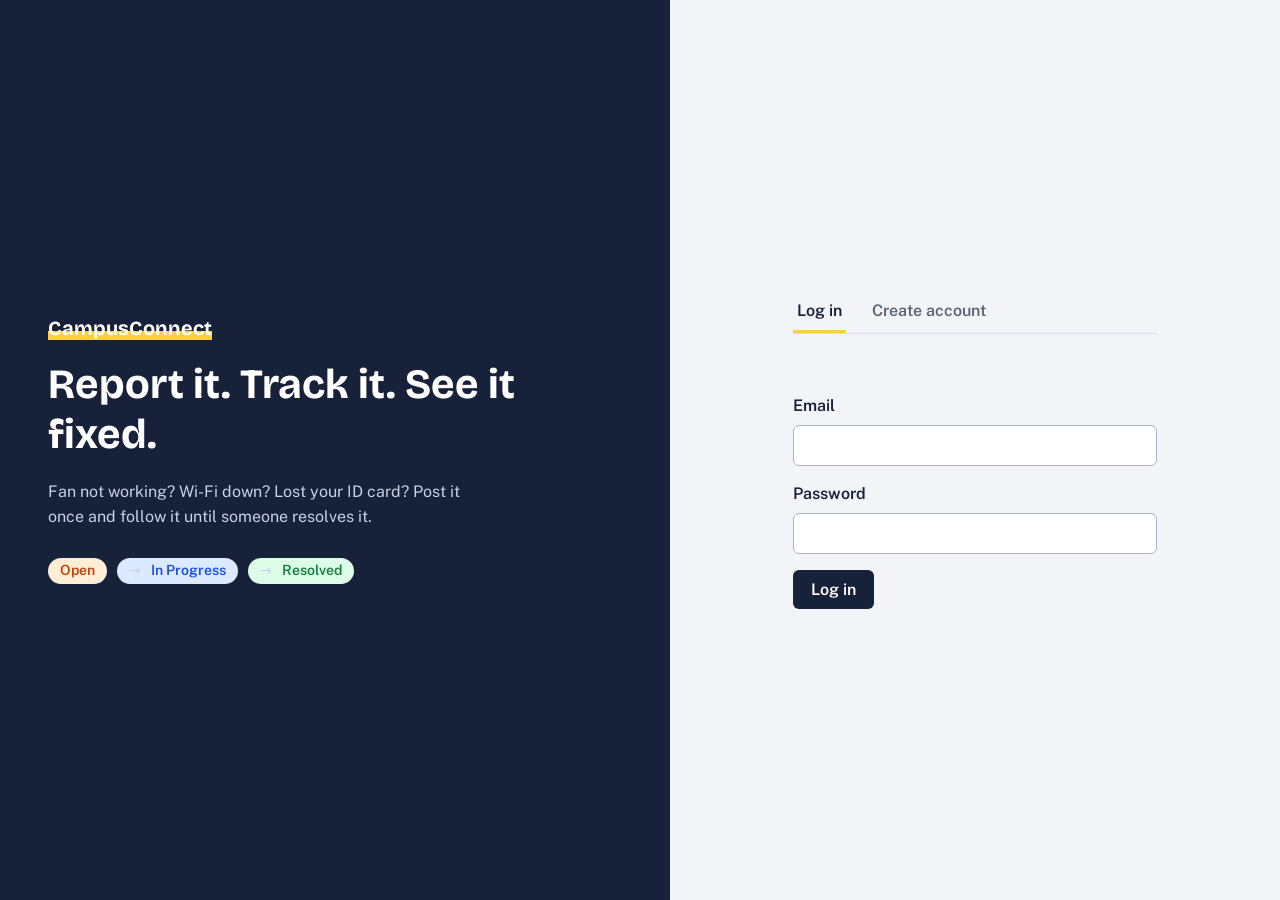
==== campusconnect/campusconnect/frontend/index.html @ f49f618b "Initial commit" ====
<!DOCTYPE html><html lang="en"><head><meta charset="UTF-8"><meta name="viewport" content="width=device-width, initial-scale=1"><link rel="preconnect" href="https://fonts.googleapis.com"><link rel="stylesheet" href="https://fonts.googleapis.com/css2?family=Bricolage+Grotesque:wght@600;700&family=Public+Sans:wght@400;600&display=swap"><link rel="stylesheet" href="css/style.css"><title>CampusConnect: log in</title></head>
<body><main class="auth">
<section class="auth-intro">
<p class="brand"><span>CampusConnect</span></p>
<h1>Report it. Track it. See it fixed.</h1>
<p>Fan not working? Wi-Fi down? Lost your ID card? Post it once and follow it until someone resolves it.</p>
<ol class="flow"><li class="badge open">Open</li><li class="badge in-progress">In Progress</li><li class="badge resolved">Resolved</li></ol>
</section>
<section class="auth-form">
<div class="tabs" role="tablist">
<button id="tab-login" role="tab" aria-selected="true">Log in</button>
<button id="tab-register" role="tab" aria-selected="false">Create account</button>
</div>
<p class="error" id="msg" role="alert"></p>
<form id="login-form">
<label>Email<input type="email" name="email" autocomplete="email" required></label>
<label>Password<input type="password" name="password" autocomplete="current-password" required></label>
<button class="btn" type="submit">Log in</button>
</form>
<form id="register-form" hidden>
<label>Full name<input type="text" name="name" autocomplete="name" required minlength="2"></label>
<label>College email<input type="email" name="email" autocomplete="email" required></label>
<label>Password<input type="password" name="password" autocomplete="new-password" required minlength="6"><span class="hint">At least 6 characters.</span></label>
<button class="btn" type="submit">Create account</button>
</form>
</section></main>
<script src="js/common.js"></script><script src="js/auth.js"></script></body></html>
---- campusconnect/campusconnect/frontend/css/style.css ----
:root{--ink:#17213a;--muted:#5b6478;--paper:#f2f4f8;--card:#fff;--line:#d9dee8;--mark:#ffcf3f;
--open:#c2410c;--open-bg:#ffedd5;--in-progress:#1d4ed8;--in-progress-bg:#dbeafe;--resolved:#15803d;--resolved-bg:#dcfce7}
*{box-sizing:border-box}
body{margin:0;background:var(--paper);color:var(--ink);font:16px/1.55 "Public Sans",system-ui,sans-serif}
h1,h2,h3{font-family:"Bricolage Grotesque","Public Sans",system-ui,sans-serif;line-height:1.2;margin:0}
a{color:inherit}
:focus-visible{outline:3px solid var(--ink);outline-offset:2px}
[hidden]{display:none!important}
.wrap{max-width:860px;margin:0 auto;padding:28px 20px 64px}
.muted{color:var(--muted)}
.brand{font:700 1.25rem "Bricolage Grotesque",sans-serif;margin:0;text-decoration:none}
.brand span{background:linear-gradient(transparent 62%,var(--mark) 62%)}

/* navigation */
.topbar{background:var(--card);border-bottom:1px solid var(--line)}
.topbar-in{max-width:860px;margin:0 auto;padding:12px 20px;display:flex;align-items:center;gap:20px;flex-wrap:wrap}
.topbar nav{display:flex;gap:16px;margin-left:auto;align-items:center}
.topbar nav a{text-decoration:none;padding:4px 0;border-bottom:2px solid transparent}
.topbar nav a[aria-current]{border-color:var(--ink);font-weight:600}

/* buttons + forms */
.btn{display:inline-block;background:var(--ink);color:#fff;border:0;border-radius:6px;padding:10px 18px;font:600 1rem "Public Sans",sans-serif;cursor:pointer;text-decoration:none}
.btn:hover{background:#2b3a63}
.btn.ghost{background:transparent;color:var(--ink);border:1px solid var(--line)}
.btn.ghost:hover{background:var(--paper)}
label{display:block;font-weight:600;margin-bottom:16px}
input,select,textarea{display:block;width:100%;margin-top:6px;padding:10px 12px;border:1px solid #aab2c3;border-radius:6px;font:400 1rem "Public Sans",sans-serif;background:#fff;color:var(--ink)}
textarea{min-height:150px;resize:vertical}
.hint{font-weight:400;color:var(--muted);font-size:.9rem;margin:4px 0 0}
.error{color:#b91c1c;min-height:1.5em;margin:0 0 12px}

/* login / register */
.auth{display:grid;grid-template-columns:1.1fr 1fr;min-height:100vh}
.auth-intro{background:var(--ink);color:#fff;padding:56px 48px;display:flex;flex-direction:column;justify-content:center;gap:20px}
.auth-intro .brand{color:#fff}
.auth-intro h1{font-size:2.6rem}
.auth-intro p{max-width:44ch;color:#c9d1e6;margin:0}
.flow{list-style:none;display:flex;align-items:center;gap:10px;padding:0;margin:8px 0 0;flex-wrap:wrap}
.flow li+li::before{content:"\2192";margin-right:10px;color:#c9d1e6;font-weight:400}
.flow li{display:flex;align-items:center}
.auth-form{padding:56px 48px;display:flex;flex-direction:column;justify-content:center;max-width:460px;width:100%;margin:0 auto}
.tabs{display:flex;gap:6px;margin-bottom:24px;border-bottom:1px solid var(--line)}
.tabs button{background:none;border:0;border-bottom:3px solid transparent;padding:10px 4px;margin-right:16px;font:600 1rem "Public Sans",sans-serif;color:var(--muted);cursor:pointer}
.tabs button[aria-selected="true"]{color:var(--ink);border-color:var(--mark)}

/* status badges and tickets */
.badge{display:inline-block;padding:2px 12px;border-radius:99px;font-size:.88rem;font-weight:600;white-space:nowrap}
.badge.open{background:var(--open-bg);color:var(--open)}
.badge.in-progress{background:var(--in-progress-bg);color:var(--in-progress)}
.badge.resolved{background:var(--resolved-bg);color:var(--resolved)}
.ticket{display:flex;justify-content:space-between;align-items:center;gap:16px;background:var(--card);border:1px solid var(--line);border-left:6px solid var(--open);border-radius:4px;padding:14px 16px;margin-bottom:10px;text-decoration:none}
.ticket.in-progress{border-left-color:var(--in-progress)}
.ticket.resolved{border-left-color:var(--resolved)}
.ticket:hover{border-color:var(--ink)}
.ticket h3{font-size:1.1rem;margin-bottom:4px}
.meta{display:flex;flex-wrap:wrap;gap:4px 16px;color:var(--muted);font-size:.9rem;margin:0}

/* dashboard */
.page-head{display:flex;justify-content:space-between;align-items:center;gap:16px;flex-wrap:wrap;margin-bottom:20px}
.chips{display:flex;gap:8px;flex-wrap:wrap;margin-bottom:14px}
.chips button{background:var(--card);border:1px solid var(--line);border-radius:99px;padding:6px 14px;font:600 .95rem "Public Sans",sans-serif;color:var(--ink);cursor:pointer}
.chips button[aria-pressed="true"]{background:var(--ink);color:#fff;border-color:var(--ink)}
.filters{display:grid;grid-template-columns:1fr 200px auto;gap:12px;align-items:end;margin-bottom:20px}
.filters label{margin:0}
.check{display:flex;align-items:center;gap:8px;font-weight:400;padding-bottom:10px}
.check input{width:auto;margin:0}
.empty{background:var(--card);border:1px dashed #aab2c3;border-radius:4px;padding:28px;text-align:center}

/* forms + detail pages */
.panel{background:var(--card);border:1px solid var(--line);border-radius:6px;padding:28px;max-width:640px}
fieldset{border:0;padding:0;margin:0 0 16px}
legend{font-weight:600;padding:0;margin-bottom:8px}
.cat-options{display:flex;flex-wrap:wrap;gap:8px}
.cat-options label{margin:0}
.cat-options input{position:absolute;opacity:0;width:auto}
.cat-options span{display:block;border:1px solid #aab2c3;border-radius:6px;padding:8px 14px;cursor:pointer;font-weight:600}
.cat-options input:checked+span{background:var(--ink);color:#fff;border-color:var(--ink)}
.cat-options input:focus-visible+span{outline:3px solid var(--ink);outline-offset:2px}
.detail h1{font-size:2rem;margin:8px 0 12px}
.detail .body{white-space:pre-wrap;background:var(--card);border:1px solid var(--line);border-radius:4px;padding:18px;margin:20px 0;max-width:70ch}
.steps{display:flex;gap:8px;flex-wrap:wrap;margin-top:8px}
.steps button{padding:9px 16px;border:2px solid var(--line);border-radius:6px;background:var(--card);font:600 1rem "Public Sans",sans-serif;cursor:pointer;color:var(--ink)}
.steps button[aria-pressed="true"]{border-color:var(--ink);background:var(--ink);color:#fff}
.info{display:grid;grid-template-columns:max-content 1fr;gap:8px 20px;margin:0 0 24px}
.info dt{color:var(--muted)}.info dd{margin:0;font-weight:600}

@media(max-width:760px){
.auth{grid-template-columns:1fr}.auth-intro,.auth-form{padding:32px 20px}.auth-intro h1{font-size:2rem}
.filters{grid-template-columns:1fr}.ticket{flex-direction:column;align-items:flex-start}}
@media(prefers-reduced-motion:no-preference){.btn,.ticket{transition:background .15s,border-color .15s}}
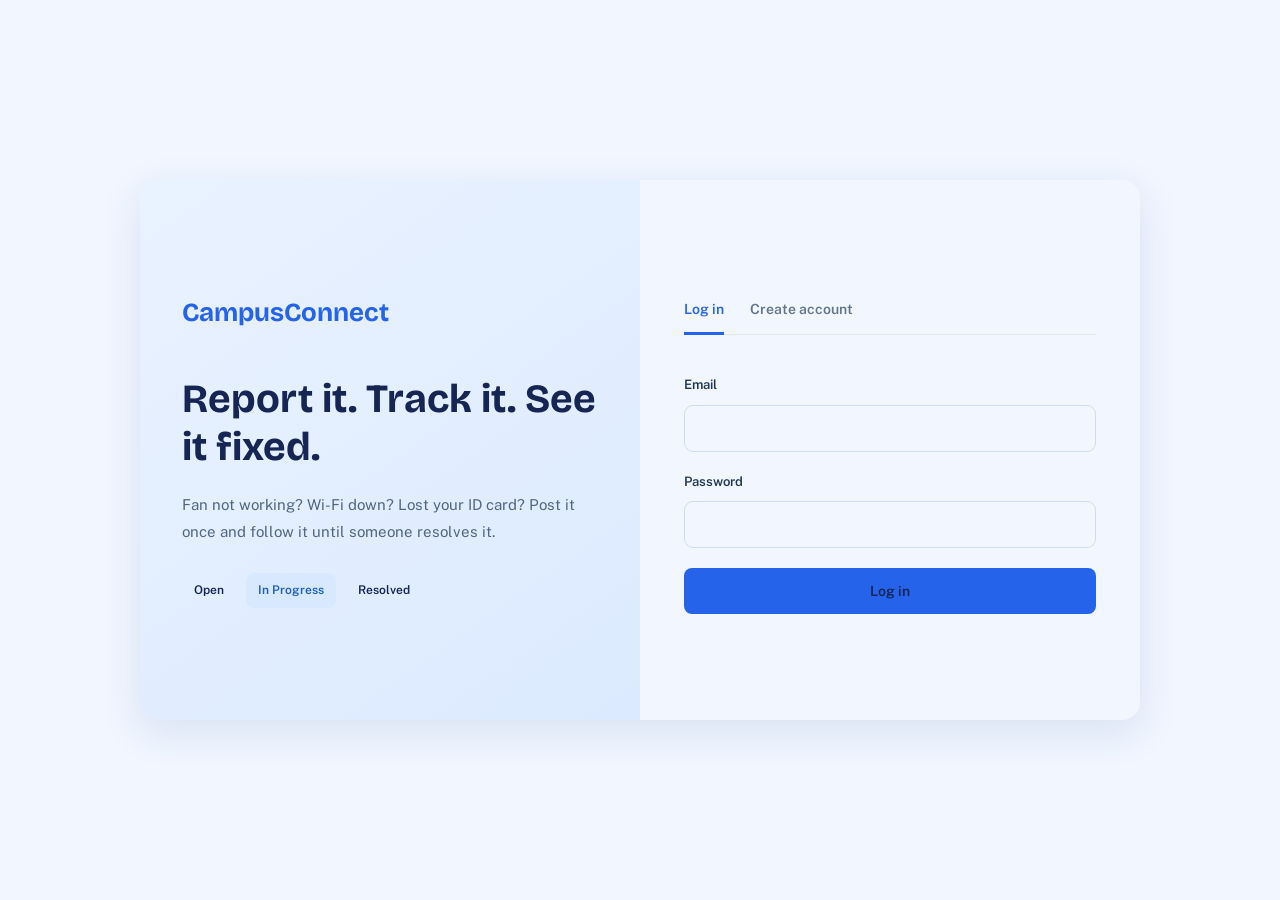
==== commit b89b2f4f: "Update CampusConnect ui  and simplified  backend code." ====
--- a/campusconnect/campusconnect/frontend/index.html
+++ b/campusconnect/campusconnect/frontend/index.html
@@ -1,27 +1,158 @@
-<!DOCTYPE html><html lang="en"><head><meta charset="UTF-8"><meta name="viewport" content="width=device-width, initial-scale=1"><link rel="preconnect" href="https://fonts.googleapis.com"><link rel="stylesheet" href="https://fonts.googleapis.com/css2?family=Bricolage+Grotesque:wght@600;700&family=Public+Sans:wght@400;600&display=swap"><link rel="stylesheet" href="css/style.css"><title>CampusConnect: log in</title></head>
-<body><main class="auth">
-<section class="auth-intro">
-<p class="brand"><span>CampusConnect</span></p>
-<h1>Report it. Track it. See it fixed.</h1>
-<p>Fan not working? Wi-Fi down? Lost your ID card? Post it once and follow it until someone resolves it.</p>
-<ol class="flow"><li class="badge open">Open</li><li class="badge in-progress">In Progress</li><li class="badge resolved">Resolved</li></ol>
-</section>
-<section class="auth-form">
-<div class="tabs" role="tablist">
-<button id="tab-login" role="tab" aria-selected="true">Log in</button>
-<button id="tab-register" role="tab" aria-selected="false">Create account</button>
-</div>
-<p class="error" id="msg" role="alert"></p>
-<form id="login-form">
-<label>Email<input type="email" name="email" autocomplete="email" required></label>
-<label>Password<input type="password" name="password" autocomplete="current-password" required></label>
-<button class="btn" type="submit">Log in</button>
-</form>
-<form id="register-form" hidden>
-<label>Full name<input type="text" name="name" autocomplete="name" required minlength="2"></label>
-<label>College email<input type="email" name="email" autocomplete="email" required></label>
-<label>Password<input type="password" name="password" autocomplete="new-password" required minlength="6"><span class="hint">At least 6 characters.</span></label>
-<button class="btn" type="submit">Create account</button>
-</form>
-</section></main>
-<script src="js/common.js"></script><script src="js/auth.js"></script></body></html>
+<!DOCTYPE html>
+<html lang="en">
+
+<head>
+    <meta charset="UTF-8">
+    <meta name="viewport" content="width=device-width, initial-scale=1">
+
+    <link rel="preconnect" href="https://fonts.googleapis.com">
+
+    <link
+        rel="stylesheet"
+        href="https://fonts.googleapis.com/css2?family=Bricolage+Grotesque:wght@600;700&family=Public+Sans:wght@400;600&display=swap"
+    >
+
+    <link rel="stylesheet" href="css/style.css">
+
+    <title>CampusConnect: log in</title>
+</head>
+
+<body>
+
+    <main class="auth">
+
+        <!-- Introduction section -->
+        <section class="auth-intro">
+
+            <p class="brand">
+                <span>CampusConnect</span>
+            </p>
+
+            <h1>Report it. Track it. See it fixed.</h1>
+
+            <p>
+                Fan not working? Wi-Fi down? Lost your ID card?
+                Post it once and follow it until someone resolves it.
+            </p>
+
+            <!-- Issue status flow -->
+            <ol class="flow">
+                <li class="badge open">Open</li>
+                <li class="badge in-progress">In Progress</li>
+                <li class="badge resolved">Resolved</li>
+            </ol>
+
+        </section>
+
+        <!-- Login and registration section -->
+        <section class="auth-form">
+
+            <!-- Form tabs -->
+            <div class="tabs" role="tablist">
+
+                <button
+                    id="tab-login"
+                    role="tab"
+                    aria-selected="true"
+                >
+                    Log in
+                </button>
+
+                <button
+                    id="tab-register"
+                    role="tab"
+                    aria-selected="false"
+                >
+                    Create account
+                </button>
+
+            </div>
+
+            <!-- Error messages -->
+            <p class="error" id="msg" role="alert"></p>
+
+            <!-- Login form -->
+            <form id="login-form">
+
+                <label>
+                    Email
+                    <input
+                        type="email"
+                        name="email"
+                        autocomplete="email"
+                        required
+                    >
+                </label>
+
+                <label>
+                    Password
+                    <input
+                        type="password"
+                        name="password"
+                        autocomplete="current-password"
+                        required
+                    >
+                </label>
+
+                <button class="btn" type="submit">
+                    Log in
+                </button>
+
+            </form>
+
+            <!-- Registration form -->
+            <form id="register-form" hidden>
+
+                <label>
+                    Full name
+                    <input
+                        type="text"
+                        name="name"
+                        autocomplete="name"
+                        required
+                        minlength="2"
+                    >
+                </label>
+
+                <label>
+                    College email
+                    <input
+                        type="email"
+                        name="email"
+                        autocomplete="email"
+                        required
+                    >
+                </label>
+
+                <label>
+                    Password
+                    <input
+                        type="password"
+                        name="password"
+                        autocomplete="new-password"
+                        required
+                        minlength="6"
+                    >
+
+                    <span class="hint">
+                        At least 6 characters.
+                    </span>
+                </label>
+
+                <button class="btn" type="submit">
+                    Create account
+                </button>
+
+            </form>
+
+        </section>
+
+    </main>
+
+    <!-- JavaScript files -->
+    <script src="js/common.js"></script>
+    <script src="js/auth.js"></script>
+
+</body>
+
+</html>
--- a/campusconnect/campusconnect/frontend/css/style.css
+++ b/campusconnect/campusconnect/frontend/css/style.css
@@ -1,90 +1,1473 @@
-:root{--ink:#17213a;--muted:#5b6478;--paper:#f2f4f8;--card:#fff;--line:#d9dee8;--mark:#ffcf3f;
---open:#c2410c;--open-bg:#ffedd5;--in-progress:#1d4ed8;--in-progress-bg:#dbeafe;--resolved:#15803d;--resolved-bg:#dcfce7}
-*{box-sizing:border-box}
-body{margin:0;background:var(--paper);color:var(--ink);font:16px/1.55 "Public Sans",system-ui,sans-serif}
-h1,h2,h3{font-family:"Bricolage Grotesque","Public Sans",system-ui,sans-serif;line-height:1.2;margin:0}
-a{color:inherit}
-:focus-visible{outline:3px solid var(--ink);outline-offset:2px}
-[hidden]{display:none!important}
-.wrap{max-width:860px;margin:0 auto;padding:28px 20px 64px}
-.muted{color:var(--muted)}
-.brand{font:700 1.25rem "Bricolage Grotesque",sans-serif;margin:0;text-decoration:none}
-.brand span{background:linear-gradient(transparent 62%,var(--mark) 62%)}
-
-/* navigation */
-.topbar{background:var(--card);border-bottom:1px solid var(--line)}
-.topbar-in{max-width:860px;margin:0 auto;padding:12px 20px;display:flex;align-items:center;gap:20px;flex-wrap:wrap}
-.topbar nav{display:flex;gap:16px;margin-left:auto;align-items:center}
-.topbar nav a{text-decoration:none;padding:4px 0;border-bottom:2px solid transparent}
-.topbar nav a[aria-current]{border-color:var(--ink);font-weight:600}
-
-/* buttons + forms */
-.btn{display:inline-block;background:var(--ink);color:#fff;border:0;border-radius:6px;padding:10px 18px;font:600 1rem "Public Sans",sans-serif;cursor:pointer;text-decoration:none}
-.btn:hover{background:#2b3a63}
-.btn.ghost{background:transparent;color:var(--ink);border:1px solid var(--line)}
-.btn.ghost:hover{background:var(--paper)}
-label{display:block;font-weight:600;margin-bottom:16px}
-input,select,textarea{display:block;width:100%;margin-top:6px;padding:10px 12px;border:1px solid #aab2c3;border-radius:6px;font:400 1rem "Public Sans",sans-serif;background:#fff;color:var(--ink)}
-textarea{min-height:150px;resize:vertical}
-.hint{font-weight:400;color:var(--muted);font-size:.9rem;margin:4px 0 0}
-.error{color:#b91c1c;min-height:1.5em;margin:0 0 12px}
-
-/* login / register */
-.auth{display:grid;grid-template-columns:1.1fr 1fr;min-height:100vh}
-.auth-intro{background:var(--ink);color:#fff;padding:56px 48px;display:flex;flex-direction:column;justify-content:center;gap:20px}
-.auth-intro .brand{color:#fff}
-.auth-intro h1{font-size:2.6rem}
-.auth-intro p{max-width:44ch;color:#c9d1e6;margin:0}
-.flow{list-style:none;display:flex;align-items:center;gap:10px;padding:0;margin:8px 0 0;flex-wrap:wrap}
-.flow li+li::before{content:"\2192";margin-right:10px;color:#c9d1e6;font-weight:400}
-.flow li{display:flex;align-items:center}
-.auth-form{padding:56px 48px;display:flex;flex-direction:column;justify-content:center;max-width:460px;width:100%;margin:0 auto}
-.tabs{display:flex;gap:6px;margin-bottom:24px;border-bottom:1px solid var(--line)}
-.tabs button{background:none;border:0;border-bottom:3px solid transparent;padding:10px 4px;margin-right:16px;font:600 1rem "Public Sans",sans-serif;color:var(--muted);cursor:pointer}
-.tabs button[aria-selected="true"]{color:var(--ink);border-color:var(--mark)}
-
-/* status badges and tickets */
-.badge{display:inline-block;padding:2px 12px;border-radius:99px;font-size:.88rem;font-weight:600;white-space:nowrap}
-.badge.open{background:var(--open-bg);color:var(--open)}
-.badge.in-progress{background:var(--in-progress-bg);color:var(--in-progress)}
-.badge.resolved{background:var(--resolved-bg);color:var(--resolved)}
-.ticket{display:flex;justify-content:space-between;align-items:center;gap:16px;background:var(--card);border:1px solid var(--line);border-left:6px solid var(--open);border-radius:4px;padding:14px 16px;margin-bottom:10px;text-decoration:none}
-.ticket.in-progress{border-left-color:var(--in-progress)}
-.ticket.resolved{border-left-color:var(--resolved)}
-.ticket:hover{border-color:var(--ink)}
-.ticket h3{font-size:1.1rem;margin-bottom:4px}
-.meta{display:flex;flex-wrap:wrap;gap:4px 16px;color:var(--muted);font-size:.9rem;margin:0}
-
-/* dashboard */
-.page-head{display:flex;justify-content:space-between;align-items:center;gap:16px;flex-wrap:wrap;margin-bottom:20px}
-.chips{display:flex;gap:8px;flex-wrap:wrap;margin-bottom:14px}
-.chips button{background:var(--card);border:1px solid var(--line);border-radius:99px;padding:6px 14px;font:600 .95rem "Public Sans",sans-serif;color:var(--ink);cursor:pointer}
-.chips button[aria-pressed="true"]{background:var(--ink);color:#fff;border-color:var(--ink)}
-.filters{display:grid;grid-template-columns:1fr 200px auto;gap:12px;align-items:end;margin-bottom:20px}
-.filters label{margin:0}
-.check{display:flex;align-items:center;gap:8px;font-weight:400;padding-bottom:10px}
-.check input{width:auto;margin:0}
-.empty{background:var(--card);border:1px dashed #aab2c3;border-radius:4px;padding:28px;text-align:center}
-
-/* forms + detail pages */
-.panel{background:var(--card);border:1px solid var(--line);border-radius:6px;padding:28px;max-width:640px}
-fieldset{border:0;padding:0;margin:0 0 16px}
-legend{font-weight:600;padding:0;margin-bottom:8px}
-.cat-options{display:flex;flex-wrap:wrap;gap:8px}
-.cat-options label{margin:0}
-.cat-options input{position:absolute;opacity:0;width:auto}
-.cat-options span{display:block;border:1px solid #aab2c3;border-radius:6px;padding:8px 14px;cursor:pointer;font-weight:600}
-.cat-options input:checked+span{background:var(--ink);color:#fff;border-color:var(--ink)}
-.cat-options input:focus-visible+span{outline:3px solid var(--ink);outline-offset:2px}
-.detail h1{font-size:2rem;margin:8px 0 12px}
-.detail .body{white-space:pre-wrap;background:var(--card);border:1px solid var(--line);border-radius:4px;padding:18px;margin:20px 0;max-width:70ch}
-.steps{display:flex;gap:8px;flex-wrap:wrap;margin-top:8px}
-.steps button{padding:9px 16px;border:2px solid var(--line);border-radius:6px;background:var(--card);font:600 1rem "Public Sans",sans-serif;cursor:pointer;color:var(--ink)}
-.steps button[aria-pressed="true"]{border-color:var(--ink);background:var(--ink);color:#fff}
-.info{display:grid;grid-template-columns:max-content 1fr;gap:8px 20px;margin:0 0 24px}
-.info dt{color:var(--muted)}.info dd{margin:0;font-weight:600}
-
-@media(max-width:760px){
-.auth{grid-template-columns:1fr}.auth-intro,.auth-form{padding:32px 20px}.auth-intro h1{font-size:2rem}
-.filters{grid-template-columns:1fr}.ticket{flex-direction:column;align-items:flex-start}}
-@media(prefers-reduced-motion:no-preference){.btn,.ticket{transition:background .15s,border-color .15s}}
+/* ==========================================
+   CAMPUSCONNECT - GLOBAL STYLES
+   Simple blue-and-white theme
+   ========================================== */
+
+:root {
+    --primary: #2563EB;
+    --primary-hover: #1D4ED8;
+
+    --background: #F4F7FC;
+    --surface: #FFFFFF;
+
+    --text: #172554;
+    --muted: #64748B;
+    --border: #E2E8F0;
+
+    --success: #16A34A;
+    --warning: #D97706;
+    --danger: #DC2626;
+
+    --radius: 14px;
+}
+/* ==========================================
+   RESET AND BASE STYLES
+   ========================================== */
+
+* {
+    margin: 0;
+    padding: 0;
+    box-sizing: border-box;
+}
+
+html {
+    scroll-behavior: smooth;
+}
+
+body {
+    min-height: 100vh;
+
+    font-family: "Public Sans", sans-serif;
+    font-size: 14px;
+    line-height: 1.6;
+
+    color: var(--text);
+    background: var(--background);
+}
+
+button,
+input,
+select,
+textarea {
+    font: inherit;
+}
+
+button {
+    cursor: pointer;
+}
+
+a {
+    color: var(--primary);
+}
+
+[hidden] {
+    display: none !important;
+}
+
+button:focus-visible,
+a:focus-visible,
+input:focus-visible,
+select:focus-visible,
+textarea:focus-visible {
+    outline: 2px solid var(--primary);
+    outline-offset: 3px;
+}
+
+
+/* ==========================================
+   SHARED BUTTONS
+   ========================================== */
+
+.btn {
+    display: inline-flex;
+    align-items: center;
+    justify-content: center;
+    gap: 8px;
+
+    padding: 12px 18px;
+
+    border: none;
+    border-radius: 8px;
+
+    background: var(--primary);
+    color: var(--white);
+
+    font-size: 14px;
+    font-weight: 600;
+    text-decoration: none;
+
+    transition: background 0.2s ease;
+}
+
+.btn:hover {
+    background: var(--primary-hover);
+}
+
+.btn:active {
+    transform: scale(0.99);
+}
+
+
+/* ==========================================
+   LOGIN AND REGISTRATION PAGE
+   ========================================== */
+
+body:has(.auth) {
+    display: flex;
+    align-items: center;
+    justify-content: center;
+
+    padding: 30px 16px;
+
+    background: #f1f6ff;
+}
+
+.auth {
+    display: grid;
+    grid-template-columns: 1fr 1fr;
+
+    width: min(1000px, 100%);
+    min-height: 540px;
+
+    overflow: hidden;
+
+    background: var(--white);
+    border-radius: 18px;
+
+    box-shadow: 0 12px 40px rgba(44, 83, 145, 0.12);
+}
+
+
+/* Introduction section */
+
+.auth-intro {
+    display: flex;
+    flex-direction: column;
+    justify-content: center;
+
+    padding: 55px 42px;
+
+    background: linear-gradient(
+        145deg,
+        #e9f2ff,
+        #dceaff
+    );
+}
+
+.brand {
+    margin-bottom: 42px;
+}
+
+.brand span {
+    color: var(--primary);
+
+    font-family: "Bricolage Grotesque", sans-serif;
+    font-size: 26px;
+    font-weight: 700;
+}
+
+.auth-intro h1 {
+    margin-bottom: 20px;
+
+    color: #172554;
+
+    font-family: "Bricolage Grotesque", sans-serif;
+    font-size: clamp(30px, 3.5vw, 40px);
+    line-height: 1.2;
+}
+
+.auth-intro > p:not(.brand) {
+    margin-bottom: 28px;
+
+    color: #526581;
+
+    font-size: 15px;
+    line-height: 1.8;
+}
+
+
+/* Status badges */
+
+.flow {
+    display: flex;
+    align-items: center;
+    flex-wrap: wrap;
+    gap: 10px;
+
+    list-style: none;
+}
+
+.badge {
+    display: inline-flex;
+    align-items: center;
+
+    padding: 8px 12px;
+
+    border-radius: 8px;
+
+    font-size: 12px;
+    font-weight: 600;
+}
+
+.badge.open {
+    color: var(--yellow);
+    background: var(--yellow-bg);
+}
+
+.badge.in-progress {
+    color: #1d5fbf;
+    background: #d7e8ff;
+}
+
+.badge.resolved {
+    color: var(--green);
+    background: var(--green-bg);
+}
+
+
+/* Login form section */
+
+.auth-form {
+    display: flex;
+    flex-direction: column;
+    justify-content: center;
+
+    padding: 55px 44px;
+
+    background: var(--white);
+}
+
+
+/* Login and registration tabs */
+
+.tabs {
+    display: flex;
+    gap: 26px;
+
+    margin-bottom: 28px;
+
+    border-bottom: 1px solid var(--border);
+}
+
+.tabs button {
+    padding: 12px 0;
+    margin-bottom: -1px;
+
+    border: none;
+    border-bottom: 3px solid transparent;
+
+    background: transparent;
+    color: var(--muted);
+
+    font-size: 14px;
+    font-weight: 600;
+
+    transition: color 0.2s, border-color 0.2s;
+}
+
+.tabs button:hover {
+    color: var(--primary);
+}
+
+.tabs button[aria-selected="true"] {
+    color: var(--primary);
+    border-bottom-color: var(--primary);
+}
+
+
+/* Login and registration forms */
+
+.auth-form form {
+    display: flex;
+    flex-direction: column;
+    gap: 20px;
+}
+
+.auth-form label {
+    display: flex;
+    flex-direction: column;
+    gap: 9px;
+
+    color: #243752;
+
+    font-size: 13px;
+    font-weight: 600;
+}
+
+.auth-form input {
+    width: 100%;
+    min-height: 44px;
+
+    padding: 12px 14px;
+
+    border: 1px solid #cedcf0;
+    border-radius: 9px;
+
+    background: var(--white);
+    color: var(--text);
+
+    outline: none;
+
+    transition: border-color 0.2s, box-shadow 0.2s;
+}
+
+.auth-form input:focus {
+    border-color: var(--primary);
+    box-shadow: 0 0 0 3px rgba(40, 117, 226, 0.12);
+}
+
+.auth-form input::placeholder {
+    color: #94a3b8;
+}
+
+.auth-form .btn {
+    width: 100%;
+    min-height: 44px;
+}
+
+.error {
+    margin-bottom: 12px;
+
+    color: var(--red);
+    font-size: 13px;
+    line-height: 1.5;
+}
+
+.hint {
+    color: var(--muted);
+    font-size: 12px;
+    font-weight: 400;
+}
+
+
+/* ==========================================
+   NAVIGATION BAR
+   ========================================== */
+
+body:has(.topbar) {
+    display: block;
+
+    min-height: 100vh;
+    padding: 0;
+
+    background: var(--background);
+    color: var(--text);
+}
+
+.topbar {
+    display: flex;
+    align-items: center;
+    justify-content: space-between;
+    flex-wrap: wrap;
+    gap: 18px;
+
+    width: 100%;
+    min-height: 76px;
+
+    padding: 15px max(5%, calc((100% - 1100px) / 2));
+
+    background: var(--white);
+    border-bottom: 1px solid #e5ebf4;
+
+    box-shadow: 0 2px 10px rgba(30, 64, 110, 0.04);
+}
+
+.topbar a {
+    color: #526581;
+
+    font-size: 14px;
+    font-weight: 600;
+    text-decoration: none;
+
+    transition: color 0.2s;
+}
+
+.topbar a:hover {
+    color: var(--primary);
+}
+
+.topbar .brand,
+.topbar .logo,
+.topbar .brand a {
+    color: var(--primary);
+
+    font-family: "Bricolage Grotesque", sans-serif;
+    font-size: 24px;
+    font-weight: 700;
+}
+
+
+/* ==========================================
+   MAIN PAGE CONTAINER
+   ========================================== */
+
+.wrap {
+    width: min(1100px, 90%);
+    min-width: 0;
+
+    margin: 38px auto;
+}
+
+.wrap h1,
+.wrap h2,
+.wrap h3 {
+    color: var(--heading);
+}
+
+.page-head {
+    display: flex;
+    align-items: center;
+    justify-content: space-between;
+    flex-wrap: wrap;
+    gap: 18px;
+
+    margin-bottom: 25px;
+}
+
+.page-head h2 {
+    color: var(--heading);
+
+    font-family: "Bricolage Grotesque", sans-serif;
+    font-size: 30px;
+    line-height: 1.3;
+}
+
+
+/* ==========================================
+   DASHBOARD STATUS FILTERS
+   ========================================== */
+
+.chips {
+    display: flex;
+    align-items: center;
+    flex-wrap: wrap;
+    gap: 10px;
+
+    margin-bottom: 24px;
+}
+
+.chips button,
+.chips a {
+    display: inline-flex;
+    align-items: center;
+    justify-content: center;
+    gap: 6px;
+
+    min-height: 40px;
+    padding: 9px 15px;
+
+    border: 1px solid var(--border);
+    border-radius: 8px;
+
+    background: var(--white);
+    color: #526581;
+
+    font-size: 13px;
+    font-weight: 600;
+    text-decoration: none;
+
+    transition: background 0.2s, border-color 0.2s, color 0.2s;
+}
+
+.chips button:hover,
+.chips a:hover {
+    border-color: #aac9fa;
+    background: #f5f9ff;
+    color: var(--primary);
+}
+
+.chips .active,
+.chips .selected,
+.chips button[aria-pressed="true"] {
+    border-color: #b9d2ff;
+    background: var(--panel);
+    color: var(--primary);
+}
+
+
+/* ==========================================
+   DASHBOARD SEARCH AND FILTERS
+   ========================================== */
+
+.filters {
+    display: flex;
+    align-items: flex-end;
+    flex-wrap: wrap;
+    gap: 18px;
+
+    margin-bottom: 25px;
+    padding: 22px;
+
+    background: var(--white);
+    border: 1px solid #e3eaf4;
+    border-radius: 12px;
+
+    box-shadow: var(--shadow);
+}
+
+.filters label {
+    display: flex;
+    flex-direction: column;
+    gap: 8px;
+
+    color: #43546c;
+
+    font-size: 13px;
+    font-weight: 600;
+}
+
+.filters label:first-child {
+    flex: 1;
+    min-width: 200px;
+}
+
+.filters input[type="search"],
+.filters select {
+    width: 100%;
+    min-width: 0;
+    min-height: 42px;
+
+    padding: 10px 12px;
+
+    border: 1px solid #d5dfed;
+    border-radius: 7px;
+
+    background: var(--white);
+    color: var(--text);
+
+    font-size: 14px;
+
+    transition: border-color 0.2s, box-shadow 0.2s;
+}
+
+.filters input[type="search"]:focus,
+.filters select:focus {
+    outline: none;
+    border-color: var(--primary);
+    box-shadow: 0 0 0 3px rgba(40, 117, 226, 0.1);
+}
+
+.filters .check {
+    display: flex;
+    flex-direction: row;
+    align-items: center;
+    gap: 8px;
+
+    min-height: 42px;
+    white-space: nowrap;
+}
+
+.filters .check input {
+    width: 16px;
+    height: 16px;
+    margin: 0;
+
+    accent-color: var(--primary);
+}
+
+
+/* ==========================================
+   DASHBOARD ISSUE CARDS
+   ========================================== */
+
+#list {
+    display: grid;
+    grid-template-columns: repeat(2, minmax(0, 1fr));
+    gap: 18px;
+
+    min-width: 0;
+    margin-top: 20px;
+}
+
+/* Card appearance */
+
+#list > article,
+#list > .issue-card,
+#list > .card {
+    min-width: 0;
+    padding: 22px;
+
+    background: var(--white);
+
+    border: 1px solid #e0e8f3;
+    border-radius: 12px;
+
+    box-shadow: 0 3px 12px rgba(30, 64, 110, 0.05);
+
+    transition: transform 0.2s ease, box-shadow 0.2s ease;
+}
+
+/* Subtle hover effect */
+
+#list > article:hover,
+#list > .issue-card:hover,
+#list > .card:hover {
+    transform: translateY(-3px);
+
+    box-shadow: 0 8px 20px rgba(30, 64, 110, 0.09);
+}
+
+/* Links inside issue cards */
+
+#list > article a,
+#list > .issue-card a,
+#list > .card a {
+    overflow-wrap: anywhere;
+}
+
+/* Issue titles */
+
+#list > article h2,
+#list > article h3,
+#list > .issue-card h2,
+#list > .issue-card h3,
+#list > .card h2,
+#list > .card h3 {
+    margin-bottom: 10px;
+
+    color: var(--heading);
+
+    font-family: "Bricolage Grotesque", sans-serif;
+    font-size: 19px;
+    line-height: 1.4;
+}
+
+/* Issue information */
+
+#list > article p,
+#list > .issue-card p,
+#list > .card p {
+    margin-bottom: 8px;
+
+    color: var(--muted);
+    font-size: 13px;
+    line-height: 1.7;
+
+    overflow-wrap: anywhere;
+}
+
+/* Status labels */
+
+#list .badge {
+    display: inline-flex;
+    align-items: center;
+    justify-content: center;
+
+    width: fit-content;
+    padding: 6px 11px;
+
+    border-radius: 7px;
+
+    font-size: 12px;
+    font-weight: 600;
+}
+
+#list .badge.open {
+    color: var(--yellow);
+    background: var(--yellow-bg);
+}
+
+#list .badge.in-progress {
+    color: #1d5fbf;
+    background: #d7e8ff;
+}
+
+#list .badge.resolved {
+    color: var(--green);
+    background: var(--green-bg);
+}
+
+
+/* ==========================================
+   CREATE ISSUE PAGE
+   ========================================== */
+
+.wrap:has(form) {
+    width: min(760px, 90%);
+}
+
+.wrap:has(form) > h1,
+.wrap:has(form) > h2 {
+    margin-bottom: 24px;
+
+    font-family: "Bricolage Grotesque", sans-serif;
+    font-size: 28px;
+    line-height: 1.3;
+}
+
+
+/* Issue form panel */
+
+.wrap form {
+    display: flex;
+    flex-direction: column;
+    align-items: stretch;
+    gap: 20px;
+
+    width: 100%;
+    min-width: 0;
+
+    padding: 28px;
+
+    border: 1px solid #e1e8f2;
+    border-radius: 12px;
+
+    background: var(--white);
+
+    box-shadow: var(--shadow);
+}
+
+/* Form labels */
+
+.wrap form > label {
+    display: flex;
+    flex-direction: column;
+    align-items: stretch;
+    gap: 8px;
+
+    width: 100%;
+
+    color: #35445a;
+    font-size: 14px;
+    font-weight: 600;
+}
+
+/* Category options */
+
+.wrap form fieldset {
+    display: flex;
+    flex-wrap: wrap;
+    align-items: center;
+    gap: 12px 20px;
+
+    width: 100%;
+    min-width: 0;
+
+    padding: 18px;
+
+    border: 1px solid var(--border);
+    border-radius: 9px;
+}
+
+.wrap form fieldset legend {
+    padding: 0 7px;
+
+    color: #35445a;
+    font-size: 14px;
+    font-weight: 600;
+}
+
+.wrap form fieldset label {
+    display: inline-flex;
+    flex-direction: row;
+    align-items: center;
+    gap: 7px;
+
+    width: auto;
+    margin: 0;
+
+    color: var(--text);
+    font-size: 14px;
+    font-weight: 400;
+
+    cursor: pointer;
+}
+
+.wrap form input[type="radio"] {
+    width: 16px;
+    height: 16px;
+    margin: 0;
+
+    accent-color: var(--primary);
+}
+
+/* Form hints */
+
+.wrap form small,
+.wrap form .hint {
+    color: var(--muted);
+
+    font-size: 12px;
+    font-weight: 400;
+    line-height: 1.6;
+}
+
+/* Text inputs and dropdowns */
+
+.wrap form input:not([type="radio"]):not([type="checkbox"]),
+.wrap form select,
+.wrap form textarea {
+    display: block;
+
+    width: 100%;
+    max-width: 100%;
+    min-width: 0;
+    min-height: 44px;
+
+    padding: 12px 14px;
+
+    border: 1px solid #d5dfed;
+    border-radius: 8px;
+
+    background: var(--white);
+    color: var(--text);
+
+    font-size: 14px;
+
+    transition: border-color 0.2s, box-shadow 0.2s;
+}
+
+.wrap form textarea {
+    min-height: 130px;
+    resize: vertical;
+}
+
+.wrap form input:focus,
+.wrap form select:focus,
+.wrap form textarea:focus {
+    outline: none;
+
+    border-color: var(--primary);
+    box-shadow: 0 0 0 3px rgba(40, 117, 226, 0.1);
+}
+
+/* Submit button */
+
+.wrap form button[type="submit"] {
+    align-self: flex-start;
+
+    min-width: 145px;
+    min-height: 44px;
+
+    padding: 12px 20px;
+
+    border: none;
+    border-radius: 8px;
+
+    background: var(--primary);
+    color: var(--white);
+
+    font-size: 14px;
+    font-weight: 600;
+
+    transition: background 0.2s ease;
+}
+
+.wrap form button[type="submit"]:hover {
+    background: var(--primary-hover);
+}
+
+
+/* ==========================================
+   ISSUE DETAILS PAGE
+   ========================================== */
+
+.detail {
+    width: min(850px, 90%);
+
+    padding: 28px;
+
+    border: 1px solid #e2e8f0;
+    border-radius: 12px;
+
+    background: var(--white);
+
+    box-shadow: var(--shadow);
+}
+
+.detail h1,
+.detail h2,
+.detail h3 {
+    margin-bottom: 12px;
+
+    color: var(--heading);
+
+    font-family: "Bricolage Grotesque", sans-serif;
+    line-height: 1.4;
+}
+
+.detail h1 {
+    font-size: 28px;
+}
+
+.detail h2 {
+    font-size: 22px;
+}
+
+.detail h3 {
+    margin-top: 22px;
+    font-size: 17px;
+}
+
+.detail p {
+    margin-bottom: 14px;
+
+    color: #526581;
+    font-size: 14px;
+    line-height: 1.8;
+
+    overflow-wrap: anywhere;
+}
+
+.detail ul,
+.detail ol {
+    margin: 12px 0 20px 22px;
+    color: #526581;
+}
+
+.detail li {
+    margin-bottom: 8px;
+    line-height: 1.7;
+}
+
+.detail hr {
+    margin: 22px 0;
+
+    border: none;
+    border-top: 1px solid var(--border);
+}
+
+.detail button,
+.detail .btn {
+    display: inline-flex;
+    align-items: center;
+    justify-content: center;
+    gap: 8px;
+
+    margin: 6px 8px 6px 0;
+    padding: 11px 17px;
+
+    border: none;
+    border-radius: 8px;
+
+    background: var(--primary);
+    color: var(--white);
+
+    font-size: 14px;
+    font-weight: 600;
+    text-decoration: none;
+}
+
+.detail button:hover,
+.detail .btn:hover {
+    background: var(--primary-hover);
+}
+
+.detail input:not([type="checkbox"]):not([type="radio"]),
+.detail select,
+.detail textarea {
+    width: 100%;
+    max-width: 100%;
+
+    margin: 6px 0 14px;
+    padding: 12px 14px;
+
+    border: 1px solid #d5dfed;
+    border-radius: 8px;
+
+    background: var(--white);
+    color: var(--text);
+}
+
+.detail textarea {
+    min-height: 110px;
+    resize: vertical;
+}
+
+.detail article,
+.detail .comment,
+.detail .activity {
+    margin-top: 14px;
+    padding: 16px;
+
+    border: 1px solid #e2e8f0;
+    border-radius: 9px;
+
+    background: #f8faff;
+}
+
+
+/* ==========================================
+   PROFILE PAGE
+   ========================================== */
+
+.profile {
+    width: min(760px, 90%);
+    margin: 38px auto;
+
+    padding: 28px;
+
+    border: 1px solid #e2e8f0;
+    border-radius: 12px;
+
+    background: var(--white);
+
+    box-shadow: var(--shadow);
+}
+
+.profile h1,
+.profile h2,
+.profile h3 {
+    margin-bottom: 16px;
+
+    color: var(--heading);
+
+    font-family: "Bricolage Grotesque", sans-serif;
+}
+
+.profile p {
+    margin-bottom: 12px;
+
+    color: #526581;
+
+    overflow-wrap: anywhere;
+}
+
+
+/* ==========================================
+   RESPONSIVE DESIGN
+   ========================================== */
+
+@media (max-width: 800px) {
+    .auth {
+        grid-template-columns: 1fr;
+        max-width: 500px;
+    }
+
+    .auth-intro {
+        padding: 32px 28px;
+    }
+
+    .brand {
+        margin-bottom: 24px;
+    }
+
+    .auth-intro h1 {
+        font-size: 32px;
+    }
+
+    .auth-form {
+        padding: 34px 28px;
+    }
+}
+
+
+/* Tablets and mobile phones */
+
+@media (max-width: 700px) {
+    body:has(.auth) {
+        align-items: flex-start;
+        padding: 20px 12px;
+    }
+
+    .auth {
+        width: 100%;
+        margin: auto;
+        border-radius: 12px;
+    }
+
+    .auth-intro h1 {
+        font-size: 29px;
+    }
+
+    .auth-intro > p:not(.brand) {
+        font-size: 14px;
+    }
+
+    .topbar {
+        padding: 15px 5%;
+        gap: 14px;
+    }
+
+    .wrap {
+        width: 92%;
+        margin: 25px auto;
+    }
+
+    .page-head h2 {
+        font-size: 25px;
+    }
+
+    /* Stack dashboard filters */
+
+    .filters {
+        flex-direction: column;
+        align-items: stretch;
+        gap: 15px;
+
+        padding: 17px;
+    }
+
+    .filters label:first-child {
+        width: 100%;
+        min-width: 0;
+    }
+
+    .filters .check {
+        align-self: flex-start;
+        white-space: normal;
+    }
+
+    /* Stack issue cards */
+
+    #list {
+        grid-template-columns: 1fr;
+        gap: 14px;
+    }
+
+    #list > article,
+    #list > .issue-card,
+    #list > .card {
+        padding: 19px;
+    }
+
+    /* Adjust issue form */
+
+    .wrap:has(form) {
+        width: 92%;
+    }
+
+    .wrap form {
+        gap: 18px;
+        padding: 20px;
+    }
+
+    .wrap form fieldset {
+        gap: 12px;
+        padding: 14px;
+    }
+
+    /* Adjust detail and profile panels */
+
+    .detail,
+    .profile {
+        width: 92%;
+        margin: 24px auto;
+        padding: 20px;
+    }
+
+    .detail h1 {
+        font-size: 24px;
+    }
+
+    .detail h2 {
+        font-size: 20px;
+    }
+}
+
+
+/* Small mobile phones */
+
+@media (max-width: 420px) {
+    .auth-intro,
+    .auth-form {
+        padding: 25px 20px;
+    }
+
+    .auth-intro h1 {
+        font-size: 27px;
+    }
+
+    .page-head {
+        align-items: flex-start;
+    }
+
+    .chips {
+        gap: 8px;
+    }
+
+    .chips button,
+    .chips a {
+        padding: 9px 11px;
+    }
+
+    .wrap form fieldset {
+        flex-direction: column;
+        align-items: flex-start;
+    }
+
+    #list > article,
+    #list > .issue-card,
+    #list > .card {
+        padding: 16px;
+    }
+}
+
+/* Fix navigation spacing */
+
+.topbar {
+    display: flex;
+    align-items: center;
+    justify-content: space-between;
+    gap: 24px;
+}
+
+.topbar nav {
+    display: flex;
+    align-items: center;
+    flex-wrap: wrap;
+    gap: 20px;
+}
+
+.topbar a {
+    display: inline-block;
+    text-decoration: none;
+}
+
+/* Keep the navigation links separated */
+
+.topbar a + a {
+    margin-left: 10px;
+}
+
+
+/* ==========================================
+   IMPROVED NAVIGATION
+   ========================================== */
+
+.topbar {
+    padding: 0 5%;
+}
+
+.topbar-in {
+    display: flex;
+    align-items: center;
+    justify-content: space-between;
+    flex-wrap: wrap;
+    gap: 20px;
+
+    width: min(1100px, 100%);
+    min-height: 76px;
+    margin: 0 auto;
+}
+
+.topbar-in .brand {
+    margin: 0;
+    text-decoration: none;
+}
+
+.topbar-in nav {
+    display: flex;
+    align-items: center;
+    flex-wrap: wrap;
+    gap: 24px;
+}
+
+.topbar-in nav a {
+    display: inline-block;
+    color: #526581;
+    text-decoration: none;
+    white-space: nowrap;
+}
+
+.topbar-in nav a:hover,
+.topbar-in nav a[aria-current="page"] {
+    color: #2875e2;
+}
+
+.topbar-in .ghost {
+    padding: 10px 16px;
+    border: 1px solid #dce5f1;
+    background: #ffffff;
+    color: #2875e2;
+}
+
+.topbar-in .ghost:hover {
+    background: #edf4ff;
+}
+
+
+/* ==========================================
+   IMPROVED DASHBOARD ISSUE CARDS
+   ========================================== */
+
+#list {
+    display: grid;
+    grid-template-columns: repeat(2, minmax(0, 1fr));
+    gap: 20px;
+
+    margin-top: 24px;
+}
+
+
+/* Main card */
+
+#list .ticket {
+    display: flex;
+    flex-direction: column;
+    gap: 16px;
+
+    min-width: 0;
+    padding: 22px;
+
+    background: #ffffff;
+    border: 1px solid #dce5f1;
+    border-radius: 14px;
+
+    color: #172554;
+    text-decoration: none;
+
+    box-shadow: 0 3px 12px rgba(30, 64, 110, 0.05);
+
+    transition:
+        transform 0.2s ease,
+        box-shadow 0.2s ease,
+        border-color 0.2s ease;
+}
+
+
+/* Hover effect */
+
+#list .ticket:hover {
+    transform: translateY(-3px);
+
+    border-color: #b8d2fa;
+
+    box-shadow: 0 8px 22px rgba(30, 64, 110, 0.1);
+}
+
+
+/* Title and status */
+
+.ticket-top {
+    display: flex;
+    align-items: flex-start;
+    justify-content: space-between;
+    flex-wrap: wrap;
+    gap: 12px;
+}
+
+.ticket-top h3 {
+    flex: 1;
+    min-width: 0;
+
+    margin: 0;
+
+    color: #203451;
+    font-family: "Bricolage Grotesque", sans-serif;
+    font-size: 20px;
+    line-height: 1.4;
+
+    overflow-wrap: anywhere;
+}
+
+
+/* Status badge */
+
+.ticket-top .badge {
+    flex-shrink: 0;
+
+    display: inline-flex;
+    align-items: center;
+    justify-content: center;
+
+    padding: 6px 11px;
+    border-radius: 7px;
+
+    font-size: 12px;
+    font-weight: 600;
+}
+
+.ticket-top .badge.open {
+    color: #9a6700;
+    background: #fff2c9;
+}
+
+.ticket-top .badge.in-progress {
+    color: #1d5fbf;
+    background: #d7e8ff;
+}
+
+.ticket-top .badge.resolved {
+    color: #16804a;
+    background: #d9f8e5;
+}
+
+
+/* Category */
+
+.ticket-category {
+    width: fit-content;
+
+    padding: 5px 10px;
+
+    border-radius: 6px;
+    background: #edf4ff;
+
+    color: #2875e2;
+
+    font-size: 12px;
+    font-weight: 600;
+}
+
+
+/* Reporter and date */
+
+.ticket-meta {
+    display: flex;
+    flex-direction: column;
+    gap: 5px;
+
+    padding-top: 12px;
+    border-top: 1px solid #edf1f7;
+
+    color: #64748b;
+    font-size: 12px;
+    line-height: 1.6;
+}
+
+.ticket-meta span {
+    overflow-wrap: anywhere;
+}
+
+
+/* Empty search results */
+
+#list .empty {
+    grid-column: 1 / -1;
+
+    padding: 40px 20px;
+
+    text-align: center;
+
+    background: #ffffff;
+    border: 1px solid #dce5f1;
+    border-radius: 12px;
+}
+
+#list .empty p {
+    margin-bottom: 16px;
+    color: #64748b;
+}
+
+
+/* Responsive layout */
+
+@media (max-width: 700px) {
+    #list {
+        grid-template-columns: 1fr;
+    }
+
+    .topbar-in {
+        padding: 14px 0;
+    }
+
+    .topbar-in nav {
+        gap: 14px;
+    }
+}
+
+@media (max-width: 420px) {
+    .ticket-top {
+        flex-direction: column;
+        align-items: flex-start;
+    }
+
+    #list .ticket {
+        padding: 18px;
+    }
+
+    .topbar-in nav {
+        gap: 12px;
+    }
+}
